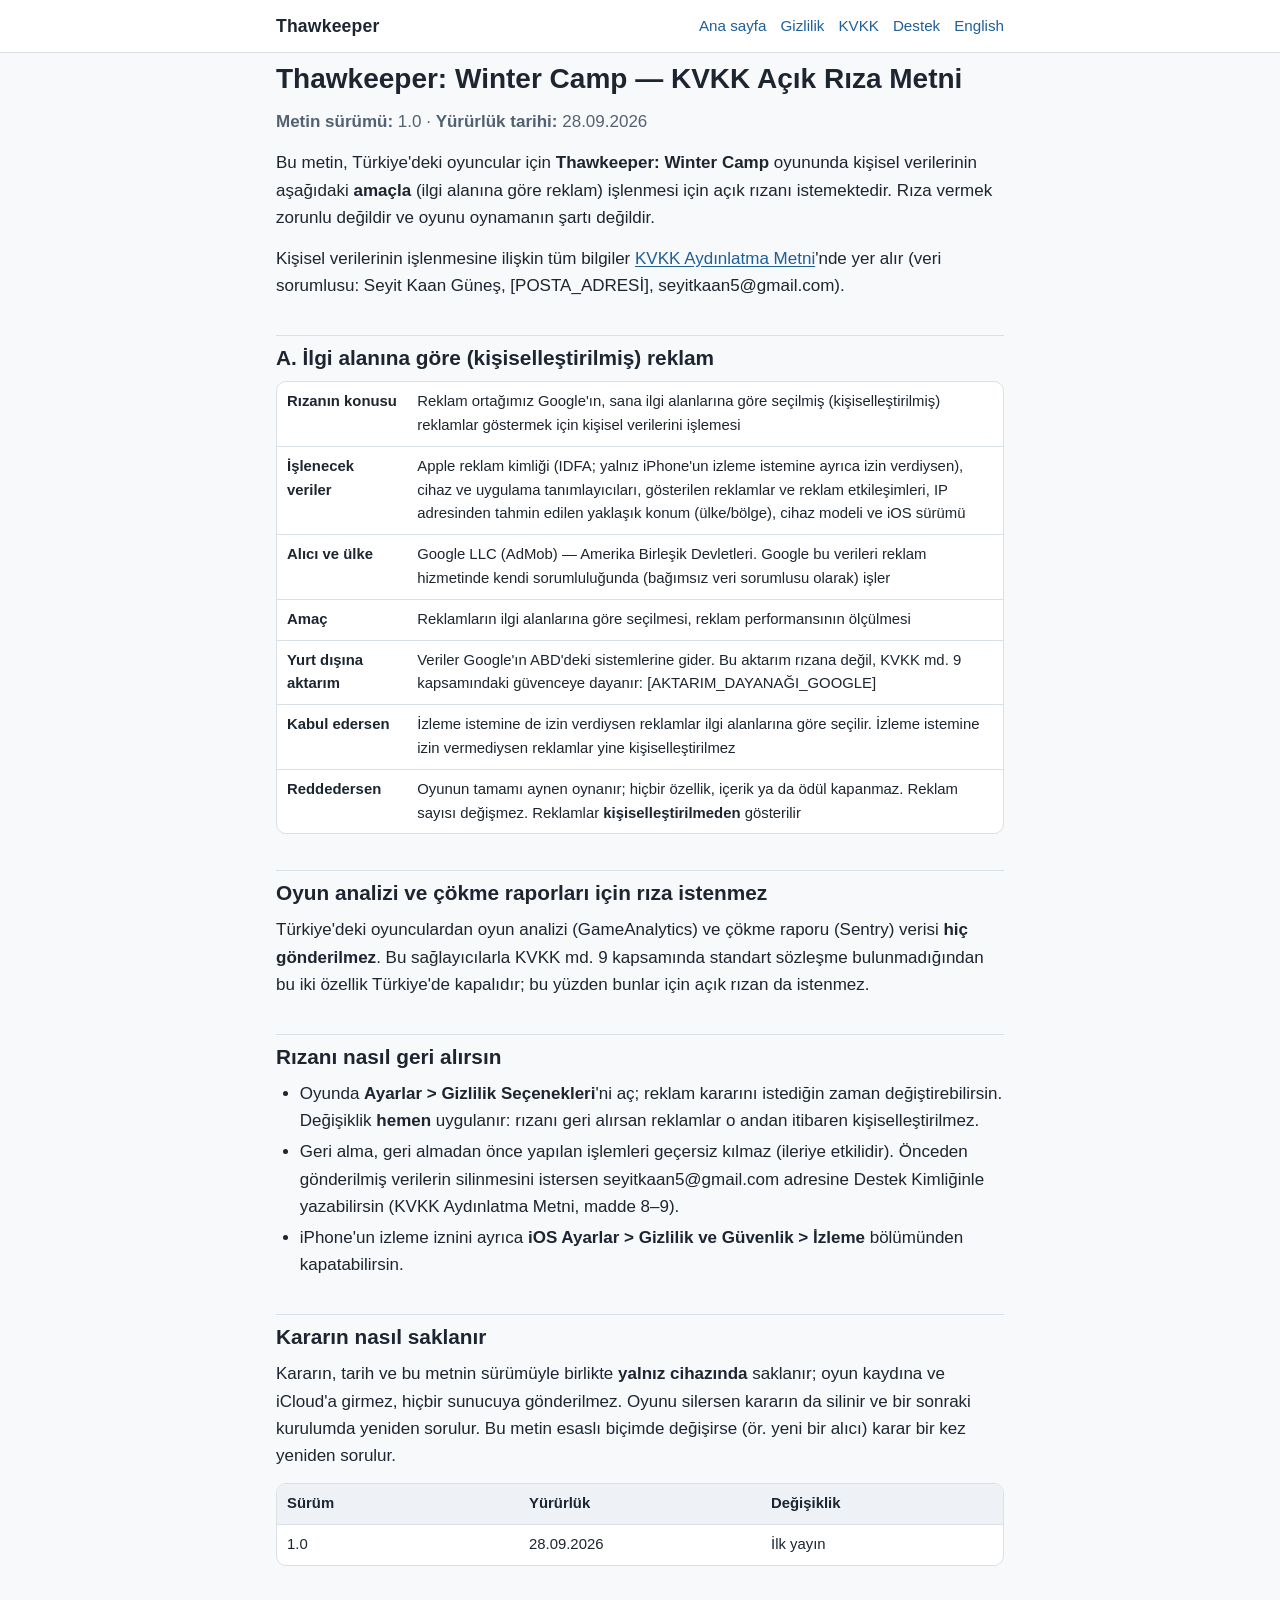
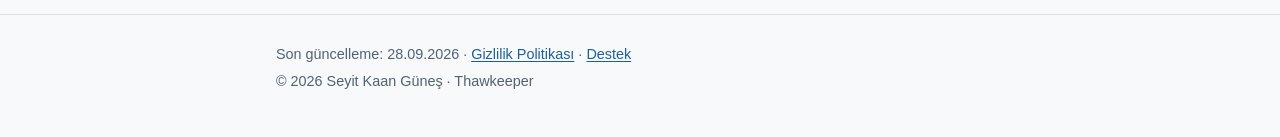
==== acik-riza.html @ 891bf7cd "chore(site): publish the Thawkeeper site" ====
<!doctype html>
<html lang="tr">
<head>
  <meta charset="utf-8">
  <meta name="viewport" content="width=device-width, initial-scale=1">
  <title>KVKK Açık Rıza Metni · Thawkeeper</title>
  <meta name="description" content="Thawkeeper: Winter Camp KVKK açık rıza metni.">
  <meta name="color-scheme" content="light dark">
  <link rel="icon" href="data:image/svg+xml,%3Csvg xmlns='http://www.w3.org/2000/svg' viewBox='0 0 32 32'%3E%3Ccircle cx='16' cy='16' r='15' fill='%23b4461f'/%3E%3Cpath d='M16 6c3 5 6 7 6 11a6 6 0 0 1-12 0c0-4 3-6 6-11z' fill='%23fff3e6'/%3E%3C/svg%3E">
  <link rel="stylesheet" href="style.css">
</head>
<body>
  <a class="skip" href="#main">İçeriğe geç</a>
  <header class="site-header">
    <div class="wrap">
      <a class="brand" href="./">Thawkeeper</a>
      <nav aria-label="Site menüsü">
      <a href="./">Ana sayfa</a>
      <a href="gizlilik.html">Gizlilik</a>
      <a href="kvkk.html">KVKK</a>
      <a href="support.html#tr">Destek</a>
      <a href="privacy.html">English</a>
      </nav>
    </div>
  </header>
  <main id="main" class="wrap doc">
<h1 id="thawkeeper-winter-camp-kvkk-acik-riza-metni">Thawkeeper: Winter Camp — KVKK Açık Rıza Metni</h1>
<p><strong>Metin sürümü:</strong> 1.0 · <strong>Yürürlük tarihi:</strong> 28.09.2026</p>
<p>Bu metin, Türkiye'deki oyuncular için <strong>Thawkeeper: Winter Camp</strong> oyununda kişisel verilerinin aşağıdaki <strong>amaçla</strong> (ilgi alanına göre reklam) işlenmesi için açık rızanı istemektedir. Rıza vermek zorunlu değildir ve oyunu oynamanın şartı değildir.</p>
<p>Kişisel verilerinin işlenmesine ilişkin tüm bilgiler <a href="kvkk.html">KVKK Aydınlatma Metni</a>'nde yer alır (veri sorumlusu: Seyit Kaan Güneş, [POSTA_ADRESİ], seyitkaan5@gmail.com).</p>
<h2 id="a-ilgi-alanina-gore-kisisellestirilmis-reklam">A. İlgi alanına göre (kişiselleştirilmiş) reklam</h2>
<div class="table-wrap"><table><tbody><tr><td><strong>Rızanın konusu</strong></td><td>Reklam ortağımız Google'ın, sana ilgi alanlarına göre seçilmiş (kişiselleştirilmiş) reklamlar göstermek için kişisel verilerini işlemesi</td></tr><tr><td><strong>İşlenecek veriler</strong></td><td>Apple reklam kimliği (IDFA; yalnız iPhone'un izleme istemine ayrıca izin verdiysen), cihaz ve uygulama tanımlayıcıları, gösterilen reklamlar ve reklam etkileşimleri, IP adresinden tahmin edilen yaklaşık konum (ülke/bölge), cihaz modeli ve iOS sürümü</td></tr><tr><td><strong>Alıcı ve ülke</strong></td><td>Google LLC (AdMob) — Amerika Birleşik Devletleri. Google bu verileri reklam hizmetinde kendi sorumluluğunda (bağımsız veri sorumlusu olarak) işler</td></tr><tr><td><strong>Amaç</strong></td><td>Reklamların ilgi alanlarına göre seçilmesi, reklam performansının ölçülmesi</td></tr><tr><td><strong>Yurt dışına aktarım</strong></td><td>Veriler Google'ın ABD'deki sistemlerine gider. Bu aktarım rızana değil, KVKK md. 9 kapsamındaki güvenceye dayanır: [AKTARIM_DAYANAĞI_GOOGLE]</td></tr><tr><td><strong>Kabul edersen</strong></td><td>İzleme istemine de izin verdiysen reklamlar ilgi alanlarına göre seçilir. İzleme istemine izin vermediysen reklamlar yine kişiselleştirilmez</td></tr><tr><td><strong>Reddedersen</strong></td><td>Oyunun tamamı aynen oynanır; hiçbir özellik, içerik ya da ödül kapanmaz. Reklam sayısı değişmez. Reklamlar <strong>kişiselleştirilmeden</strong> gösterilir</td></tr></tbody></table></div>
<h2 id="oyun-analizi-ve-cokme-raporlari-icin-riza-istenmez">Oyun analizi ve çökme raporları için rıza istenmez</h2>
<p>Türkiye'deki oyunculardan oyun analizi (GameAnalytics) ve çökme raporu (Sentry) verisi <strong>hiç gönderilmez</strong>. Bu sağlayıcılarla KVKK md. 9 kapsamında standart sözleşme bulunmadığından bu iki özellik Türkiye'de kapalıdır; bu yüzden bunlar için açık rızan da istenmez.</p>
<h2 id="rizani-nasil-geri-alirsin">Rızanı nasıl geri alırsın</h2>
<ul><li>Oyunda <strong>Ayarlar &gt; Gizlilik Seçenekleri</strong>'ni aç; reklam kararını istediğin zaman değiştirebilirsin. Değişiklik <strong>hemen</strong> uygulanır: rızanı geri alırsan reklamlar o andan itibaren kişiselleştirilmez.</li><li>Geri alma, geri almadan önce yapılan işlemleri geçersiz kılmaz (ileriye etkilidir). Önceden gönderilmiş verilerin silinmesini istersen seyitkaan5@gmail.com adresine Destek Kimliğinle yazabilirsin (KVKK Aydınlatma Metni, madde 8–9).</li><li>iPhone'un izleme iznini ayrıca <strong>iOS Ayarlar &gt; Gizlilik ve Güvenlik &gt; İzleme</strong> bölümünden kapatabilirsin.</li></ul>
<h2 id="kararin-nasil-saklanir">Kararın nasıl saklanır</h2>
<p>Kararın, tarih ve bu metnin sürümüyle birlikte <strong>yalnız cihazında</strong> saklanır; oyun kaydına ve iCloud'a girmez, hiçbir sunucuya gönderilmez. Oyunu silersen kararın da silinir ve bir sonraki kurulumda yeniden sorulur. Bu metin esaslı biçimde değişirse (ör. yeni bir alıcı) karar bir kez yeniden sorulur.</p>
<div class="table-wrap"><table class="stack"><thead><tr><th scope="col">Sürüm</th><th scope="col">Yürürlük</th><th scope="col">Değişiklik</th></tr></thead><tbody><tr><td data-label="Sürüm">1.0</td><td data-label="Yürürlük">28.09.2026</td><td data-label="Değişiklik">İlk yayın</td></tr></tbody></table></div>
  </main>
  <footer class="site-footer">
    <div class="wrap">
      <p>Son güncelleme: 28.09.2026 · <a href="gizlilik.html">Gizlilik Politikası</a> · <a href="support.html#tr">Destek</a></p>
      <p>© 2026 Seyit Kaan Güneş · Thawkeeper</p>
    </div>
  </footer>
</body>
</html>
---- style.css ----
/* Thawkeeper site: single stylesheet, no external resources. Light/dark via prefers-color-scheme. */
:root {
  --bg: #f7f9fb;
  --surface: #ffffff;
  --text: #1c2530;
  --muted: #536171;
  --border: #d9e1e8;
  --accent: #b4461f;
  --accent-text: #ffffff;
  --link: #1f5f99;
  --code-bg: #eef2f6;
  --quote-bg: #fff6ec;
  --quote-border: #e2a064;
  --radius: 10px;
  --wrap: 760px;
  color-scheme: light dark;
}

@media (prefers-color-scheme: dark) {
  :root {
    --bg: #0f151b;
    --surface: #17202a;
    --text: #e3e9ef;
    --muted: #9aa8b6;
    --border: #2a3643;
    --accent: #f08a5d;
    --accent-text: #1a0f0a;
    --link: #8cc4ff;
    --code-bg: #1f2a36;
    --quote-bg: #241c16;
    --quote-border: #a8683a;
  }
}

*,
*::before,
*::after {
  box-sizing: border-box;
}

html {
  -webkit-text-size-adjust: 100%;
  text-size-adjust: 100%;
}

body {
  margin: 0;
  background: var(--bg);
  color: var(--text);
  font-family: -apple-system, BlinkMacSystemFont, "Segoe UI", Roboto, "Helvetica Neue", Arial, sans-serif;
  font-size: 17px;
  line-height: 1.6;
  overflow-wrap: break-word;
}

.wrap {
  max-width: var(--wrap);
  margin: 0 auto;
  padding: 0 16px;
}

a {
  color: var(--link);
  text-underline-offset: 2px;
}

a:focus-visible,
summary:focus-visible {
  outline: 3px solid var(--accent);
  outline-offset: 2px;
  border-radius: 4px;
}

.skip {
  position: absolute;
  left: -9999px;
}

.skip:focus {
  left: 16px;
  top: 8px;
  background: var(--surface);
  padding: 8px 12px;
  z-index: 10;
}

/* Header and footer */
.site-header {
  background: var(--surface);
  border-bottom: 1px solid var(--border);
}

.site-header .wrap {
  display: flex;
  flex-wrap: wrap;
  align-items: center;
  justify-content: space-between;
  gap: 8px 16px;
  padding-top: 12px;
  padding-bottom: 12px;
}

.brand {
  font-weight: 700;
  font-size: 1.1rem;
  color: var(--text);
  text-decoration: none;
  letter-spacing: 0.01em;
}

.site-header nav {
  display: flex;
  flex-wrap: wrap;
  gap: 4px 14px;
  font-size: 0.95rem;
}

.site-header nav a {
  text-decoration: none;
}

.site-header nav a[aria-current="page"] {
  color: var(--text);
  font-weight: 600;
}

.site-footer {
  margin-top: 48px;
  padding: 24px 0 40px;
  border-top: 1px solid var(--border);
  color: var(--muted);
  font-size: 0.9rem;
}

.site-footer p {
  margin: 4px 0;
}

/* Documents */
main {
  padding-top: 24px;
}

h1 {
  font-size: 1.75rem;
  line-height: 1.25;
  margin: 8px 0 12px;
}

h2 {
  font-size: 1.3rem;
  line-height: 1.3;
  margin: 36px 0 10px;
  padding-top: 8px;
  border-top: 1px solid var(--border);
}

h3 {
  font-size: 1.1rem;
  margin: 24px 0 8px;
}

h4 {
  font-size: 1rem;
  margin: 20px 0 6px;
}

h1 + p,
.meta {
  color: var(--muted);
}

p,
ul,
ol {
  margin: 0 0 14px;
}

ul,
ol {
  padding-left: 1.4em;
}

li {
  margin: 4px 0;
}

hr {
  border: 0;
  border-top: 1px solid var(--border);
  margin: 32px 0;
}

code {
  font-family: ui-monospace, SFMono-Regular, Menlo, Consolas, monospace;
  font-size: 0.88em;
  background: var(--code-bg);
  padding: 1px 5px;
  border-radius: 5px;
}

pre {
  background: var(--code-bg);
  padding: 12px;
  border-radius: var(--radius);
  overflow-x: auto;
}

pre code {
  padding: 0;
  background: none;
}

blockquote {
  margin: 16px 0;
  padding: 10px 14px;
  background: var(--quote-bg);
  border-left: 4px solid var(--quote-border);
  border-radius: 0 var(--radius) var(--radius) 0;
}

blockquote p {
  margin: 0;
}

/* Tables scroll inside their own box; the page never scrolls sideways. */
.table-wrap {
  width: 100%;
  overflow-x: auto;
  -webkit-overflow-scrolling: touch;
  margin: 0 0 18px;
  border: 1px solid var(--border);
  border-radius: var(--radius);
  background: var(--surface);
}

table {
  border-collapse: collapse;
  width: 100%;
  font-size: 0.93rem;
}

th,
td {
  text-align: left;
  vertical-align: top;
  padding: 8px 10px;
  border-bottom: 1px solid var(--border);
  min-width: 7.5rem;
  overflow-wrap: anywhere;
}

th {
  background: var(--code-bg);
  font-weight: 600;
}

tr:last-child td {
  border-bottom: 0;
}

/* Narrow screens: tables with 3+ columns become stacked cards (label from data-label). */
@media (max-width: 640px) {
  table.stack thead {
    position: absolute;
    width: 1px;
    height: 1px;
    overflow: hidden;
    clip: rect(0 0 0 0);
  }

  table.stack,
  table.stack tbody,
  table.stack tr,
  table.stack td {
    display: block;
    width: 100%;
  }

  table.stack tr {
    padding: 8px 0;
    border-bottom: 1px solid var(--border);
  }

  table.stack tr:last-child {
    border-bottom: 0;
  }

  table.stack td {
    min-width: 0;
    border-bottom: 0;
    padding: 3px 12px;
  }

  table.stack td::before {
    content: attr(data-label);
    display: block;
    font-size: 0.8rem;
    font-weight: 600;
    color: var(--muted);
    text-transform: uppercase;
    letter-spacing: 0.03em;
  }

  table.stack td:first-child {
    font-weight: 600;
  }
}

/* FAQ */
details {
  background: var(--surface);
  border: 1px solid var(--border);
  border-radius: var(--radius);
  margin: 0 0 10px;
  padding: 0 14px;
}

summary {
  cursor: pointer;
  font-weight: 600;
  padding: 12px 0;
}

details p {
  margin: 0 0 14px;
}

/* Home page */
.hero {
  padding: 32px 0 8px;
}

.hero h1 {
  font-size: 2.1rem;
  margin-bottom: 4px;
}

.tagline {
  font-size: 1.15rem;
  color: var(--muted);
  margin-bottom: 20px;
}

.badge-row {
  display: flex;
  flex-wrap: wrap;
  gap: 10px;
  margin: 20px 0 8px;
}

.button {
  display: inline-block;
  padding: 11px 18px;
  border-radius: 999px;
  background: var(--accent);
  color: var(--accent-text);
  font-weight: 600;
  text-decoration: none;
}

.button.secondary {
  background: transparent;
  color: var(--text);
  border: 1px solid var(--border);
}

.pill-list {
  list-style: none;
  padding: 0;
  display: flex;
  flex-wrap: wrap;
  gap: 8px;
}

.pill-list li {
  margin: 0;
  padding: 4px 12px;
  border: 1px solid var(--border);
  border-radius: 999px;
  background: var(--surface);
  font-size: 0.92rem;
}

.card-grid {
  display: grid;
  grid-template-columns: repeat(auto-fit, minmax(200px, 1fr));
  gap: 12px;
  margin: 12px 0 20px;
}

.card {
  display: block;
  padding: 14px 16px;
  border: 1px solid var(--border);
  border-radius: var(--radius);
  background: var(--surface);
  color: var(--text);
  text-decoration: none;
}

.card strong {
  display: block;
  color: var(--link);
}

.card span {
  color: var(--muted);
  font-size: 0.92rem;
}

@media (max-width: 480px) {
  body {
    font-size: 16px;
  }

  h1 {
    font-size: 1.5rem;
  }

  .hero h1 {
    font-size: 1.75rem;
  }
}
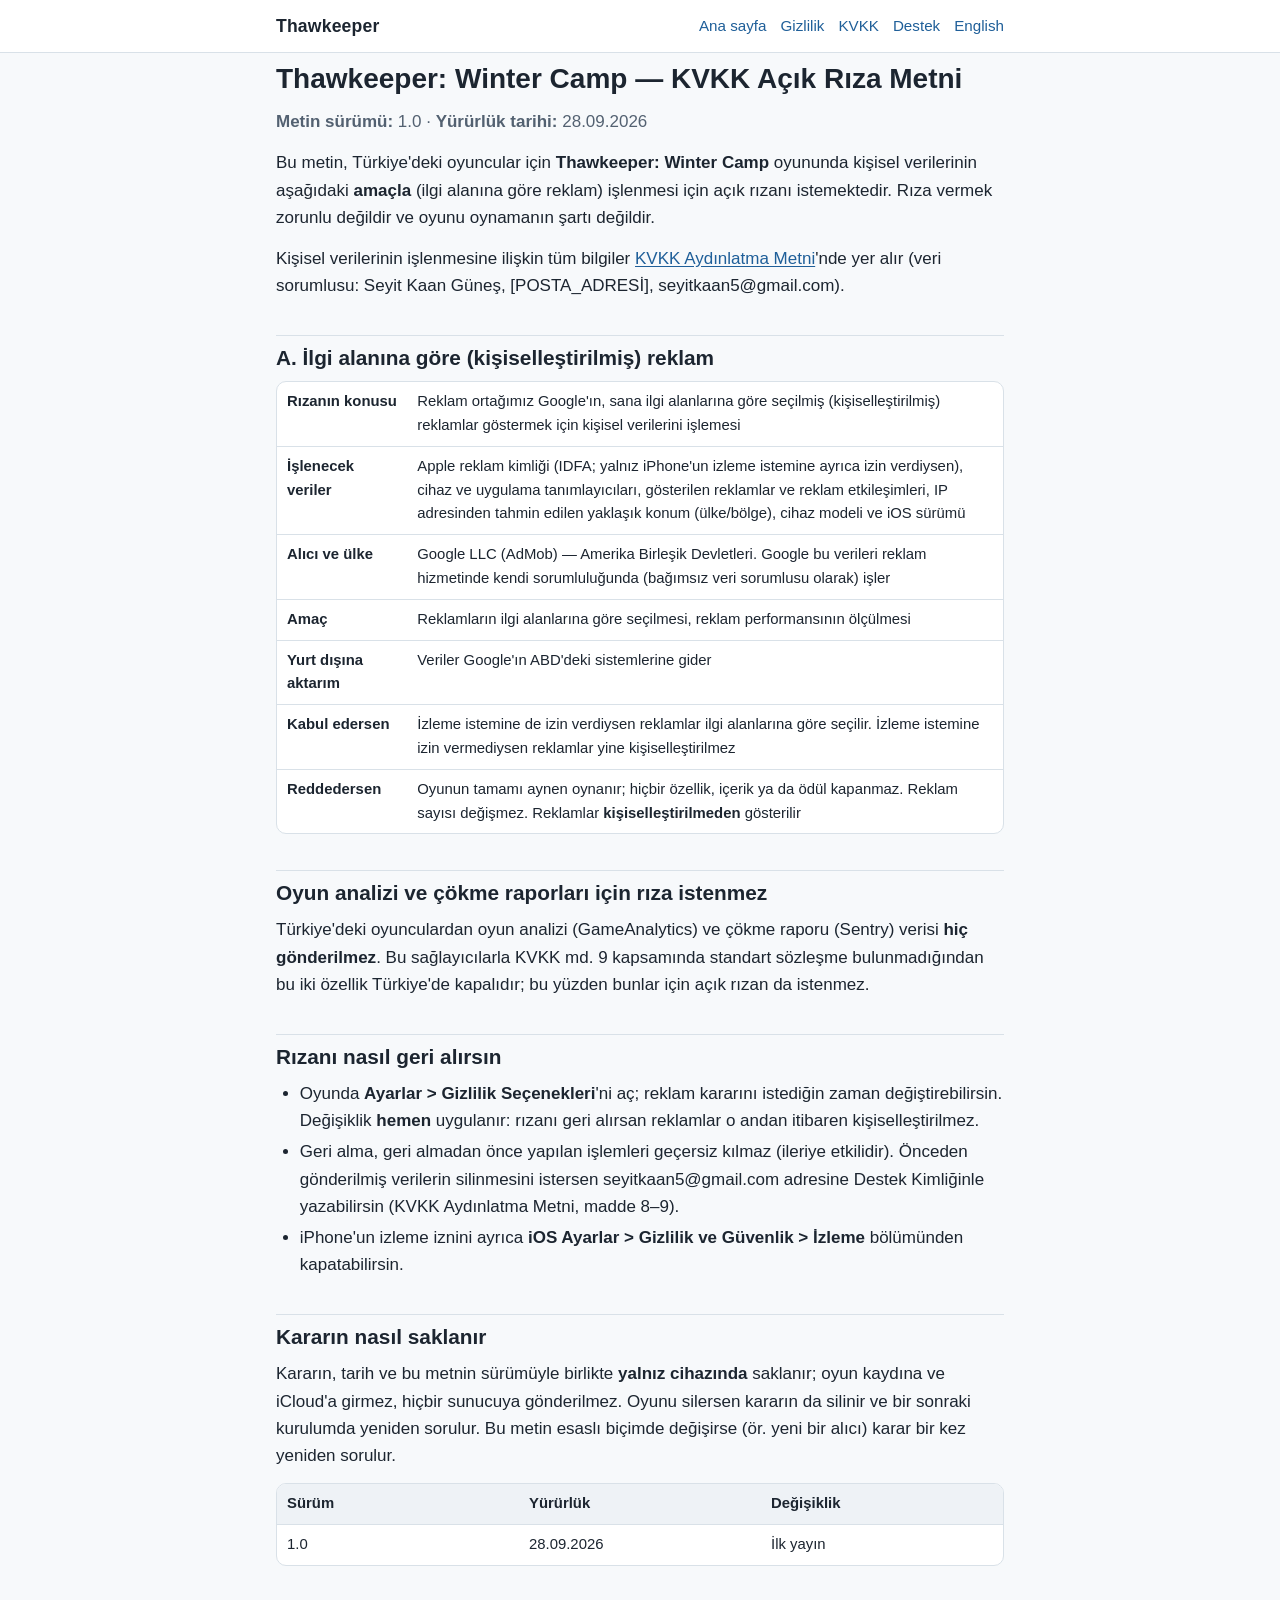
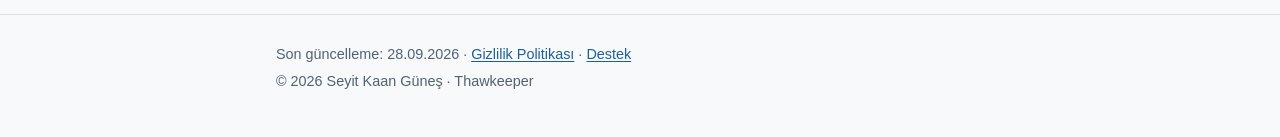
==== commit 7019fa66: "chore(site): drop the transfer-basis column" ====
--- a/acik-riza.html
+++ b/acik-riza.html
@@ -29,7 +29,7 @@
 <p>Bu metin, Türkiye'deki oyuncular için <strong>Thawkeeper: Winter Camp</strong> oyununda kişisel verilerinin aşağıdaki <strong>amaçla</strong> (ilgi alanına göre reklam) işlenmesi için açık rızanı istemektedir. Rıza vermek zorunlu değildir ve oyunu oynamanın şartı değildir.</p>
 <p>Kişisel verilerinin işlenmesine ilişkin tüm bilgiler <a href="kvkk.html">KVKK Aydınlatma Metni</a>'nde yer alır (veri sorumlusu: Seyit Kaan Güneş, [POSTA_ADRESİ], seyitkaan5@gmail.com).</p>
 <h2 id="a-ilgi-alanina-gore-kisisellestirilmis-reklam">A. İlgi alanına göre (kişiselleştirilmiş) reklam</h2>
-<div class="table-wrap"><table><tbody><tr><td><strong>Rızanın konusu</strong></td><td>Reklam ortağımız Google'ın, sana ilgi alanlarına göre seçilmiş (kişiselleştirilmiş) reklamlar göstermek için kişisel verilerini işlemesi</td></tr><tr><td><strong>İşlenecek veriler</strong></td><td>Apple reklam kimliği (IDFA; yalnız iPhone'un izleme istemine ayrıca izin verdiysen), cihaz ve uygulama tanımlayıcıları, gösterilen reklamlar ve reklam etkileşimleri, IP adresinden tahmin edilen yaklaşık konum (ülke/bölge), cihaz modeli ve iOS sürümü</td></tr><tr><td><strong>Alıcı ve ülke</strong></td><td>Google LLC (AdMob) — Amerika Birleşik Devletleri. Google bu verileri reklam hizmetinde kendi sorumluluğunda (bağımsız veri sorumlusu olarak) işler</td></tr><tr><td><strong>Amaç</strong></td><td>Reklamların ilgi alanlarına göre seçilmesi, reklam performansının ölçülmesi</td></tr><tr><td><strong>Yurt dışına aktarım</strong></td><td>Veriler Google'ın ABD'deki sistemlerine gider. Bu aktarım rızana değil, KVKK md. 9 kapsamındaki güvenceye dayanır: [AKTARIM_DAYANAĞI_GOOGLE]</td></tr><tr><td><strong>Kabul edersen</strong></td><td>İzleme istemine de izin verdiysen reklamlar ilgi alanlarına göre seçilir. İzleme istemine izin vermediysen reklamlar yine kişiselleştirilmez</td></tr><tr><td><strong>Reddedersen</strong></td><td>Oyunun tamamı aynen oynanır; hiçbir özellik, içerik ya da ödül kapanmaz. Reklam sayısı değişmez. Reklamlar <strong>kişiselleştirilmeden</strong> gösterilir</td></tr></tbody></table></div>
+<div class="table-wrap"><table><tbody><tr><td><strong>Rızanın konusu</strong></td><td>Reklam ortağımız Google'ın, sana ilgi alanlarına göre seçilmiş (kişiselleştirilmiş) reklamlar göstermek için kişisel verilerini işlemesi</td></tr><tr><td><strong>İşlenecek veriler</strong></td><td>Apple reklam kimliği (IDFA; yalnız iPhone'un izleme istemine ayrıca izin verdiysen), cihaz ve uygulama tanımlayıcıları, gösterilen reklamlar ve reklam etkileşimleri, IP adresinden tahmin edilen yaklaşık konum (ülke/bölge), cihaz modeli ve iOS sürümü</td></tr><tr><td><strong>Alıcı ve ülke</strong></td><td>Google LLC (AdMob) — Amerika Birleşik Devletleri. Google bu verileri reklam hizmetinde kendi sorumluluğunda (bağımsız veri sorumlusu olarak) işler</td></tr><tr><td><strong>Amaç</strong></td><td>Reklamların ilgi alanlarına göre seçilmesi, reklam performansının ölçülmesi</td></tr><tr><td><strong>Yurt dışına aktarım</strong></td><td>Veriler Google'ın ABD'deki sistemlerine gider</td></tr><tr><td><strong>Kabul edersen</strong></td><td>İzleme istemine de izin verdiysen reklamlar ilgi alanlarına göre seçilir. İzleme istemine izin vermediysen reklamlar yine kişiselleştirilmez</td></tr><tr><td><strong>Reddedersen</strong></td><td>Oyunun tamamı aynen oynanır; hiçbir özellik, içerik ya da ödül kapanmaz. Reklam sayısı değişmez. Reklamlar <strong>kişiselleştirilmeden</strong> gösterilir</td></tr></tbody></table></div>
 <h2 id="oyun-analizi-ve-cokme-raporlari-icin-riza-istenmez">Oyun analizi ve çökme raporları için rıza istenmez</h2>
 <p>Türkiye'deki oyunculardan oyun analizi (GameAnalytics) ve çökme raporu (Sentry) verisi <strong>hiç gönderilmez</strong>. Bu sağlayıcılarla KVKK md. 9 kapsamında standart sözleşme bulunmadığından bu iki özellik Türkiye'de kapalıdır; bu yüzden bunlar için açık rızan da istenmez.</p>
 <h2 id="rizani-nasil-geri-alirsin">Rızanı nasıl geri alırsın</h2>
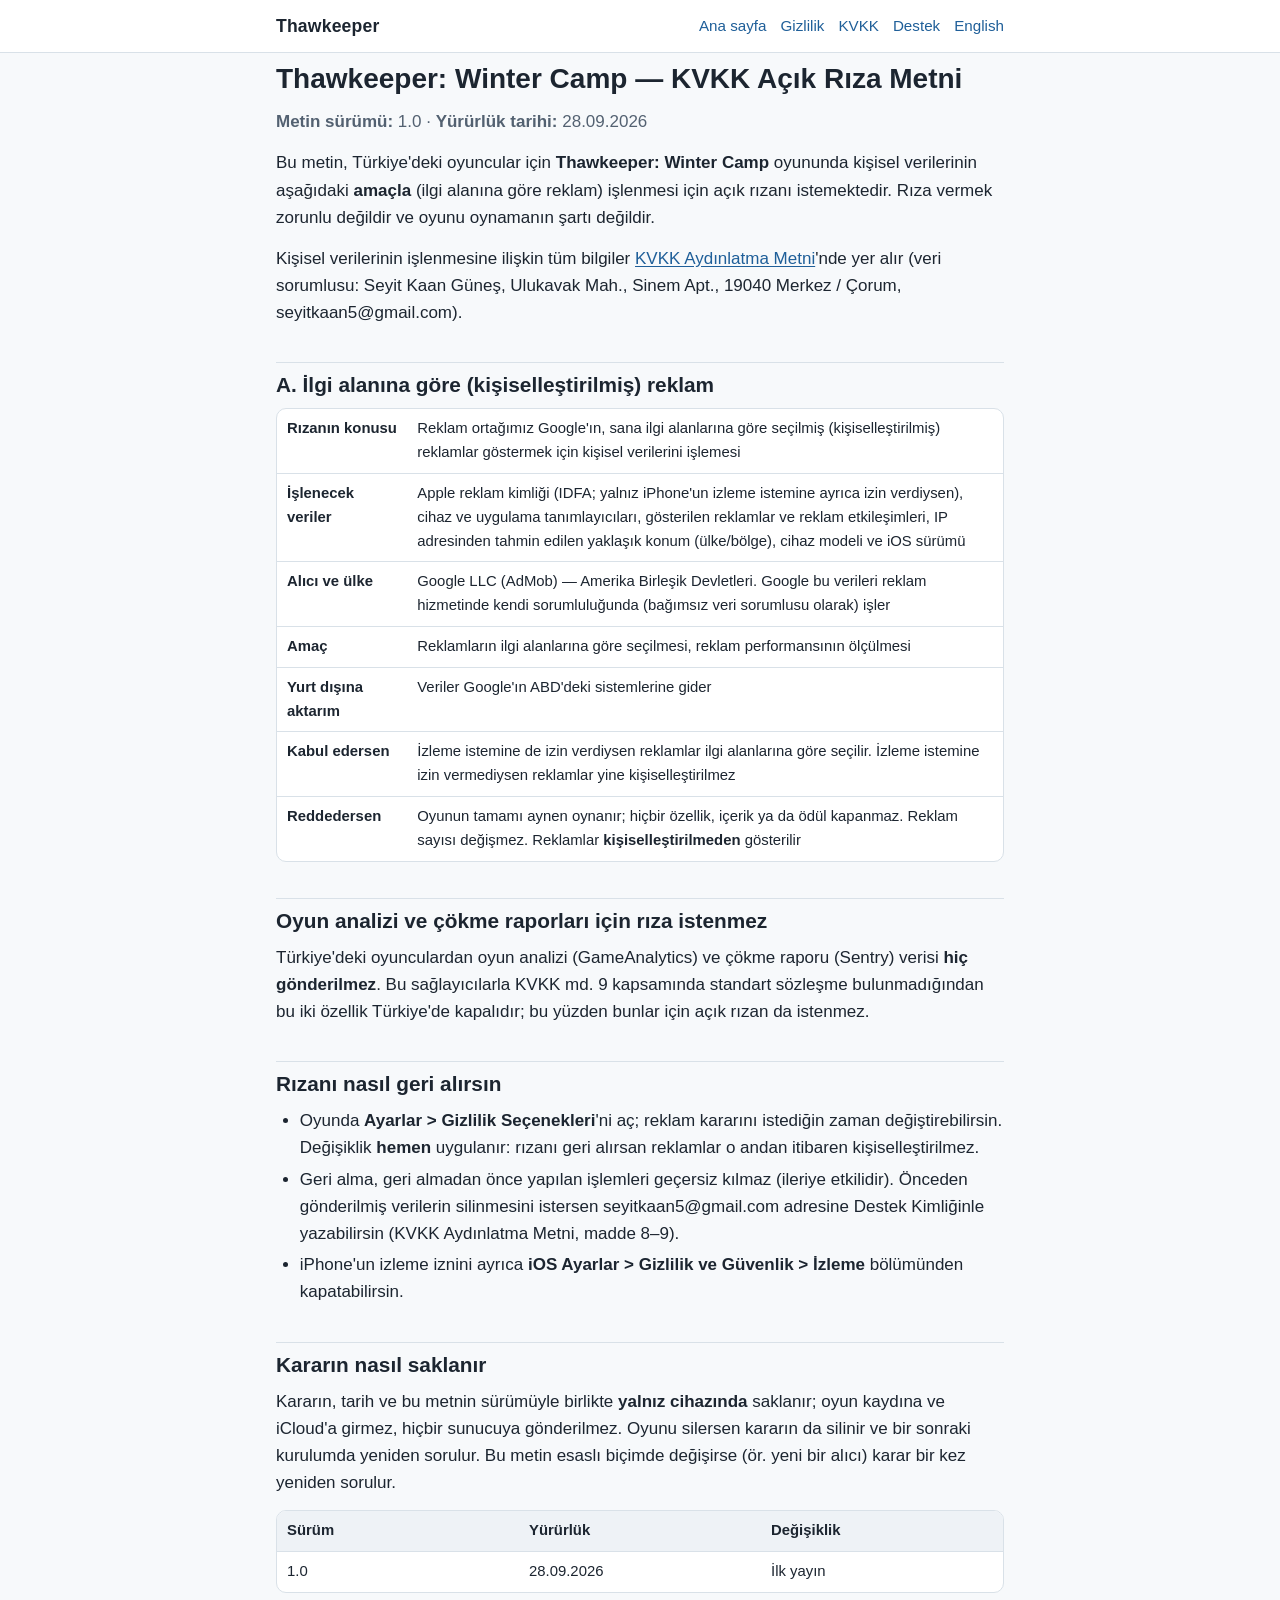
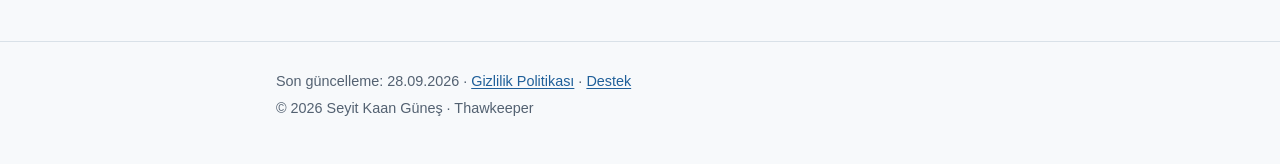
==== commit 942f92e3: "chore(site): add the postal address" ====
--- a/acik-riza.html
+++ b/acik-riza.html
@@ -27,7 +27,7 @@
 <h1 id="thawkeeper-winter-camp-kvkk-acik-riza-metni">Thawkeeper: Winter Camp — KVKK Açık Rıza Metni</h1>
 <p><strong>Metin sürümü:</strong> 1.0 · <strong>Yürürlük tarihi:</strong> 28.09.2026</p>
 <p>Bu metin, Türkiye'deki oyuncular için <strong>Thawkeeper: Winter Camp</strong> oyununda kişisel verilerinin aşağıdaki <strong>amaçla</strong> (ilgi alanına göre reklam) işlenmesi için açık rızanı istemektedir. Rıza vermek zorunlu değildir ve oyunu oynamanın şartı değildir.</p>
-<p>Kişisel verilerinin işlenmesine ilişkin tüm bilgiler <a href="kvkk.html">KVKK Aydınlatma Metni</a>'nde yer alır (veri sorumlusu: Seyit Kaan Güneş, [POSTA_ADRESİ], seyitkaan5@gmail.com).</p>
+<p>Kişisel verilerinin işlenmesine ilişkin tüm bilgiler <a href="kvkk.html">KVKK Aydınlatma Metni</a>'nde yer alır (veri sorumlusu: Seyit Kaan Güneş, Ulukavak Mah., Sinem Apt., 19040 Merkez / Çorum, seyitkaan5@gmail.com).</p>
 <h2 id="a-ilgi-alanina-gore-kisisellestirilmis-reklam">A. İlgi alanına göre (kişiselleştirilmiş) reklam</h2>
 <div class="table-wrap"><table><tbody><tr><td><strong>Rızanın konusu</strong></td><td>Reklam ortağımız Google'ın, sana ilgi alanlarına göre seçilmiş (kişiselleştirilmiş) reklamlar göstermek için kişisel verilerini işlemesi</td></tr><tr><td><strong>İşlenecek veriler</strong></td><td>Apple reklam kimliği (IDFA; yalnız iPhone'un izleme istemine ayrıca izin verdiysen), cihaz ve uygulama tanımlayıcıları, gösterilen reklamlar ve reklam etkileşimleri, IP adresinden tahmin edilen yaklaşık konum (ülke/bölge), cihaz modeli ve iOS sürümü</td></tr><tr><td><strong>Alıcı ve ülke</strong></td><td>Google LLC (AdMob) — Amerika Birleşik Devletleri. Google bu verileri reklam hizmetinde kendi sorumluluğunda (bağımsız veri sorumlusu olarak) işler</td></tr><tr><td><strong>Amaç</strong></td><td>Reklamların ilgi alanlarına göre seçilmesi, reklam performansının ölçülmesi</td></tr><tr><td><strong>Yurt dışına aktarım</strong></td><td>Veriler Google'ın ABD'deki sistemlerine gider</td></tr><tr><td><strong>Kabul edersen</strong></td><td>İzleme istemine de izin verdiysen reklamlar ilgi alanlarına göre seçilir. İzleme istemine izin vermediysen reklamlar yine kişiselleştirilmez</td></tr><tr><td><strong>Reddedersen</strong></td><td>Oyunun tamamı aynen oynanır; hiçbir özellik, içerik ya da ödül kapanmaz. Reklam sayısı değişmez. Reklamlar <strong>kişiselleştirilmeden</strong> gösterilir</td></tr></tbody></table></div>
 <h2 id="oyun-analizi-ve-cokme-raporlari-icin-riza-istenmez">Oyun analizi ve çökme raporları için rıza istenmez</h2>
